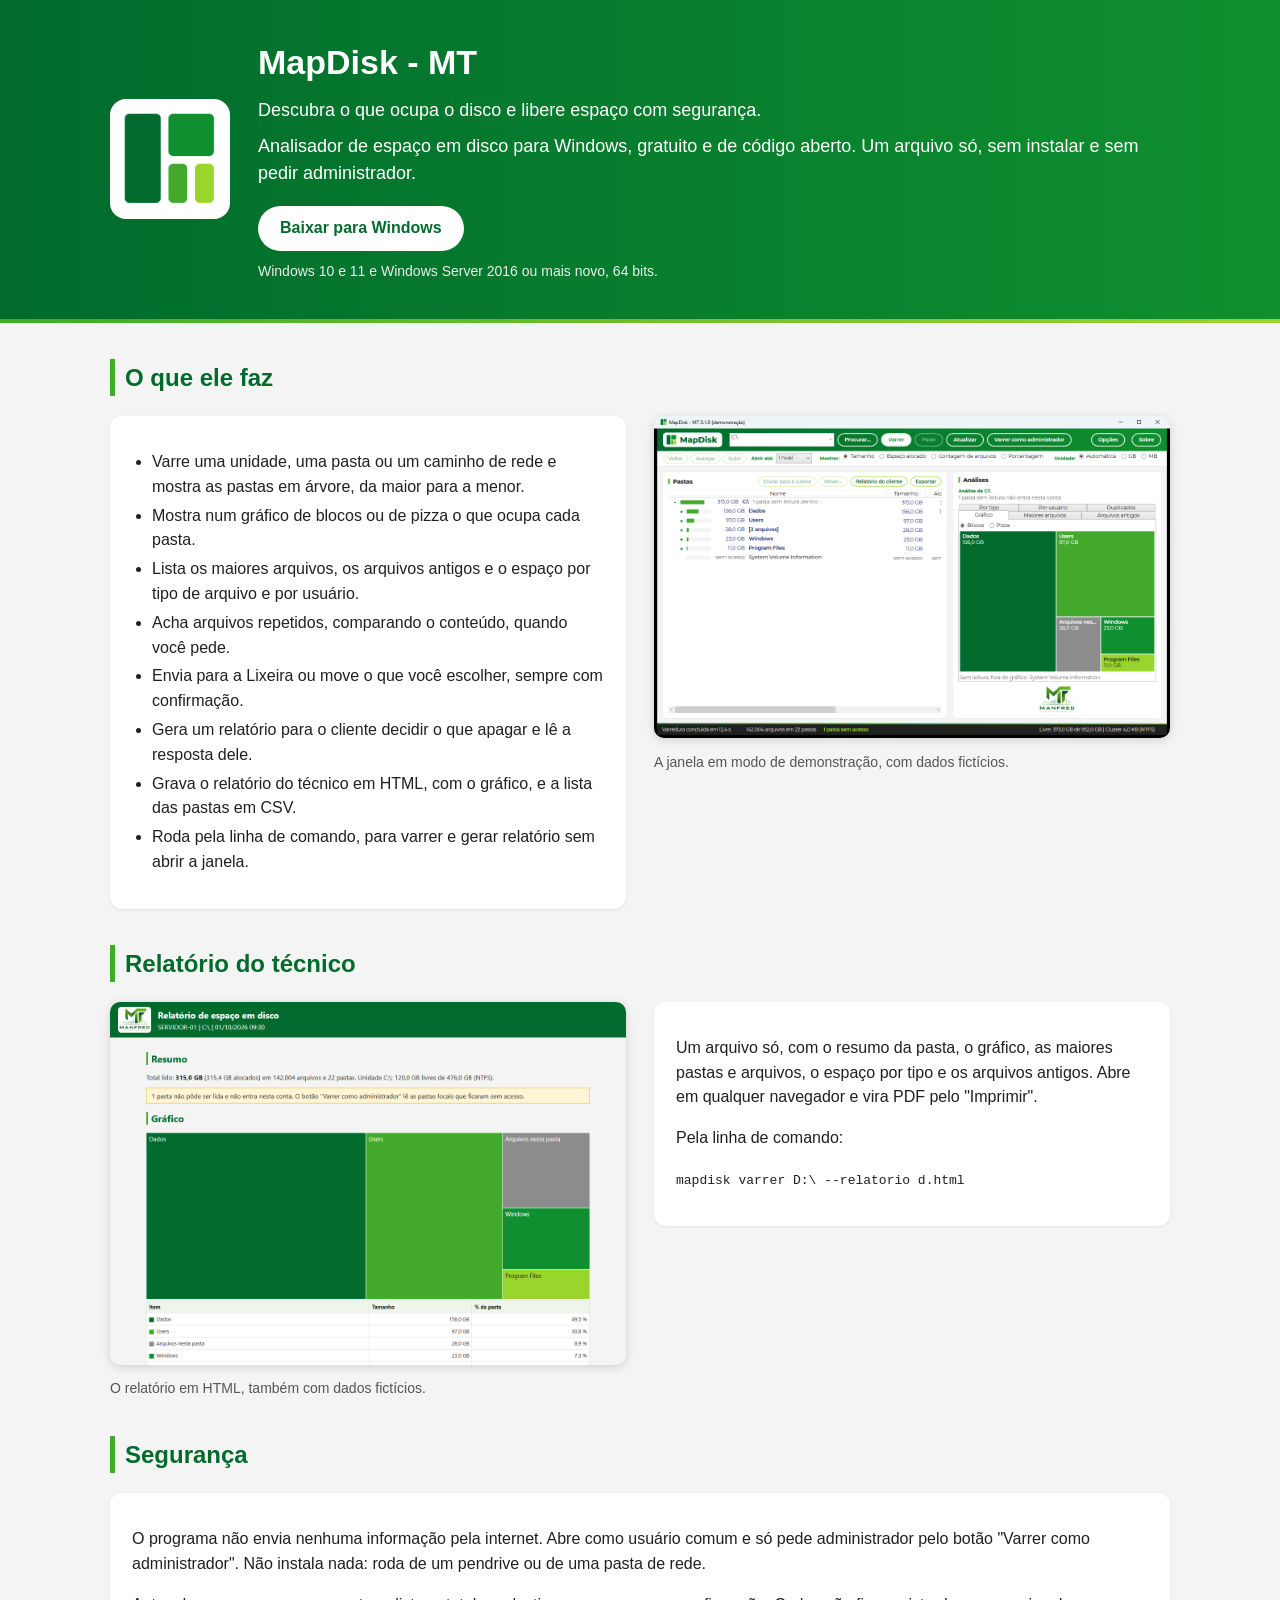
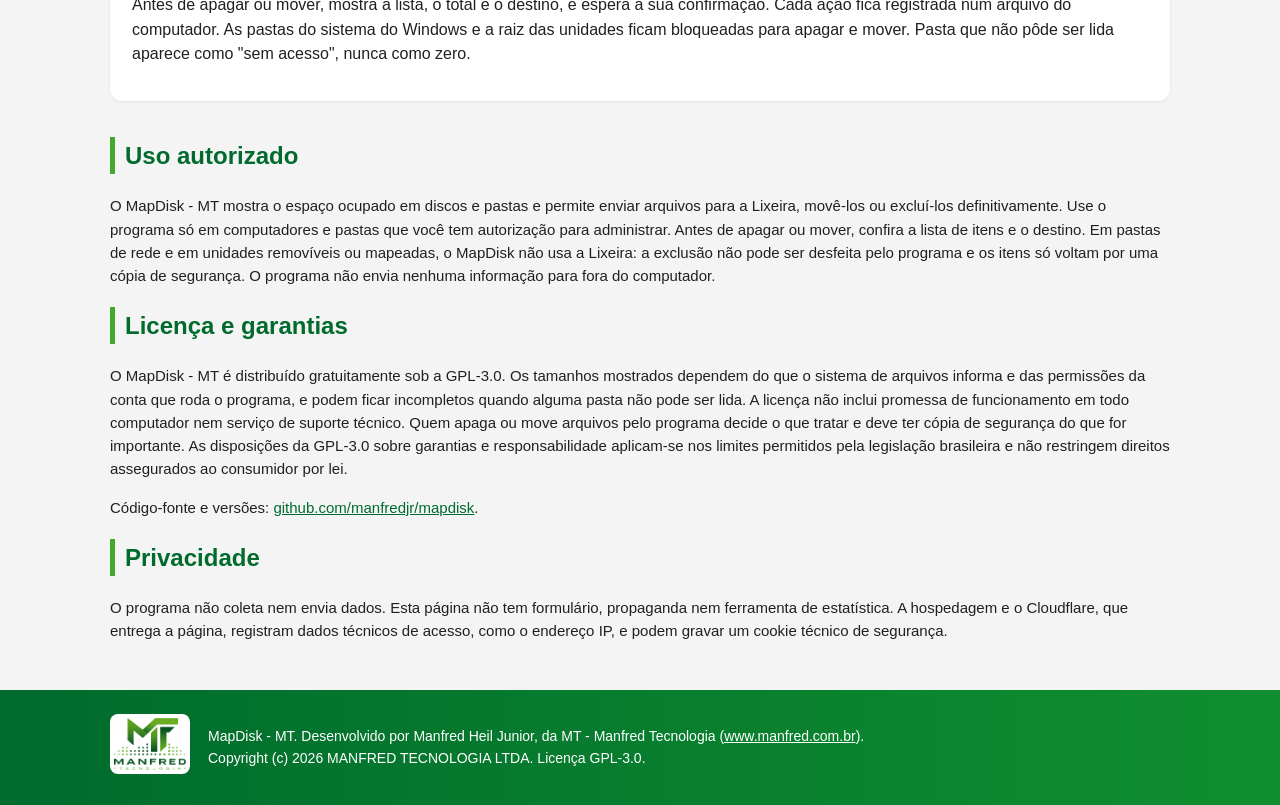
==== public/index.html @ 2e252548 "Cria a pagina do programa Pagina estatica para mapdisk.manfred.com.br, sem script e sem nada de fora" ====
<!doctype html>
<html lang="pt-BR">
<head>
<meta charset="utf-8">
<meta name="viewport" content="width=device-width, initial-scale=1">
<title>MapDisk - MT: onde está o espaço ocupado no disco</title>
<meta name="description" content="Analisador de espaço em disco para Windows, gratuito e de código aberto, da MT - Manfred Tecnologia.">
<link rel="icon" href="imagens/mapdisk.png">
<style>
:root{--verde-escuro:#006B2D;--verde:#0F8F2F;--verde-medio:#43A92C;--verde-claro:#9AD52B;--grafite:#202020;--cinza:#F4F4F4}
*{box-sizing:border-box}
body{margin:0;font-family:"Segoe UI",Arial,sans-serif;color:var(--grafite);background:var(--cinza);line-height:1.55}
a{color:var(--verde-escuro)}
.faixa{background:linear-gradient(90deg,var(--verde-escuro),var(--verde));color:#fff}
.conteudo{max-width:1100px;margin:0 auto;padding:0 20px}
header .conteudo{display:flex;gap:28px;align-items:center;padding-top:36px;padding-bottom:36px}
header img{background:#fff;border-radius:16px;padding:10px;flex:none}
header h1{margin:0;font-size:34px}
header p{margin:8px 0 0;font-size:18px}
.baixar{display:inline-block;margin-top:18px;background:#fff;color:var(--verde-escuro);font-weight:700;text-decoration:none;border-radius:24px;padding:10px 22px}
.baixar:hover{background:var(--verde-claro)}
.requisitos{font-size:14px;opacity:.9;margin-top:10px}
.linha{height:4px;background:linear-gradient(90deg,var(--verde-medio),var(--verde-claro))}
main section{margin:36px 0}
h2{color:var(--verde-escuro);border-left:5px solid var(--verde-medio);padding-left:10px;font-size:24px}
.colunas{display:grid;grid-template-columns:1fr 1fr;gap:28px;align-items:start}
.cartao{background:#fff;border-radius:12px;padding:18px 22px;box-shadow:0 1px 3px rgba(0,0,0,.08)}
.tela{width:100%;height:auto;border-radius:10px;box-shadow:0 2px 10px rgba(0,0,0,.15);background:#fff}
figure{margin:0}
figcaption{font-size:14px;color:#555;margin-top:6px}
ul{padding-left:20px}
li{margin:4px 0}
.aviso{font-size:15px}
footer{margin-top:48px;padding:24px 0;font-size:14px}
footer .conteudo{display:flex;gap:18px;align-items:center}
footer img{background:#fff;border-radius:8px;padding:4px;flex:none}
@media (max-width:600px){
header .conteudo{flex-direction:column;align-items:flex-start;padding-top:24px;padding-bottom:24px}
header h1{font-size:28px}
.colunas{grid-template-columns:1fr}
footer .conteudo{flex-direction:column;align-items:flex-start}
}
</style>
</head>
<body>
<header class="faixa">
<div class="conteudo">
<img src="imagens/mapdisk.png" alt="Símbolo do MapDisk - MT" width="120" height="120">
<div>
<h1>MapDisk - MT</h1>
<p>Descubra o que ocupa o disco e libere espaço com segurança.</p>
<p>Analisador de espaço em disco para Windows, gratuito e de código aberto. Um arquivo só, sem instalar e sem pedir administrador.</p>
<a class="baixar" href="https://github.com/manfredjr/mapdisk/releases/latest">Baixar para Windows</a>
<p class="requisitos">Windows 10 e 11 e Windows Server 2016 ou mais novo, 64 bits.</p>
</div>
</div>
</header>
<div class="linha"></div>

<main class="conteudo">
<section>
<h2>O que ele faz</h2>
<div class="colunas">
<div class="cartao">
<ul>
<li>Varre uma unidade, uma pasta ou um caminho de rede e mostra as pastas em árvore, da maior para a menor.</li>
<li>Mostra num gráfico de blocos ou de pizza o que ocupa cada pasta.</li>
<li>Lista os maiores arquivos, os arquivos antigos e o espaço por tipo de arquivo e por usuário.</li>
<li>Acha arquivos repetidos, comparando o conteúdo, quando você pede.</li>
<li>Envia para a Lixeira ou move o que você escolher, sempre com confirmação.</li>
<li>Gera um relatório para o cliente decidir o que apagar e lê a resposta dele.</li>
<li>Grava o relatório do técnico em HTML, com o gráfico, e a lista das pastas em CSV.</li>
<li>Roda pela linha de comando, para varrer e gerar relatório sem abrir a janela.</li>
</ul>
</div>
<figure>
<img class="tela" src="imagens/janela.png" alt="Janela do MapDisk com a árvore de pastas e o gráfico em blocos, em modo de demonstração" width="1280" height="800">
<figcaption>A janela em modo de demonstração, com dados fictícios.</figcaption>
</figure>
</div>
</section>

<section>
<h2>Relatório do técnico</h2>
<div class="colunas">
<figure>
<img class="tela" src="imagens/relatorio.png" alt="Relatório de espaço em disco com o resumo e o gráfico em blocos, gerado em modo de demonstração" width="1280" height="900">
<figcaption>O relatório em HTML, também com dados fictícios.</figcaption>
</figure>
<div class="cartao">
<p>Um arquivo só, com o resumo da pasta, o gráfico, as maiores pastas e arquivos, o espaço por tipo e os arquivos antigos. Abre em qualquer navegador e vira PDF pelo "Imprimir".</p>
<p>Pela linha de comando:</p>
<p><code>mapdisk varrer D:\ --relatorio d.html</code></p>
</div>
</div>
</section>

<section>
<h2>Segurança</h2>
<div class="cartao">
<p>O programa não envia nenhuma informação pela internet. Abre como usuário comum e só pede administrador pelo botão "Varrer como administrador". Não instala nada: roda de um pendrive ou de uma pasta de rede.</p>
<p>Antes de apagar ou mover, mostra a lista, o total e o destino, e espera a sua confirmação. Cada ação fica registrada num arquivo do computador. As pastas do sistema do Windows e a raiz das unidades ficam bloqueadas para apagar e mover. Pasta que não pôde ser lida aparece como "sem acesso", nunca como zero.</p>
</div>
</section>

<section class="aviso">
<h2>Uso autorizado</h2>
<p>O MapDisk - MT mostra o espaço ocupado em discos e pastas e permite enviar arquivos para a Lixeira, movê-los ou excluí-los definitivamente. Use o programa só em computadores e pastas que você tem autorização para administrar. Antes de apagar ou mover, confira a lista de itens e o destino. Em pastas de rede e em unidades removíveis ou mapeadas, o MapDisk não usa a Lixeira: a exclusão não pode ser desfeita pelo programa e os itens só voltam por uma cópia de segurança. O programa não envia nenhuma informação para fora do computador.</p>

<h2>Licença e garantias</h2>
<p>O MapDisk - MT é distribuído gratuitamente sob a GPL-3.0. Os tamanhos mostrados dependem do que o sistema de arquivos informa e das permissões da conta que roda o programa, e podem ficar incompletos quando alguma pasta não pode ser lida. A licença não inclui promessa de funcionamento em todo computador nem serviço de suporte técnico. Quem apaga ou move arquivos pelo programa decide o que tratar e deve ter cópia de segurança do que for importante. As disposições da GPL-3.0 sobre garantias e responsabilidade aplicam-se nos limites permitidos pela legislação brasileira e não restringem direitos assegurados ao consumidor por lei.</p>
<p>Código-fonte e versões: <a href="https://github.com/manfredjr/mapdisk">github.com/manfredjr/mapdisk</a>.</p>

<h2>Privacidade</h2>
<p>O programa não coleta nem envia dados. Esta página não tem formulário, propaganda nem ferramenta de estatística. A hospedagem e o Cloudflare, que entrega a página, registram dados técnicos de acesso, como o endereço IP, e podem gravar um cookie técnico de segurança.</p>
</section>
</main>

<footer class="faixa">
<div class="conteudo">
<a href="https://www.manfred.com.br"><img src="imagens/mt-logo.png" alt="MT - Manfred Tecnologia" width="80" height="60"></a>
<div>
MapDisk - MT. Desenvolvido por Manfred Heil Junior, da MT - Manfred Tecnologia (<a href="https://www.manfred.com.br" style="color:#fff">www.manfred.com.br</a>).<br>
Copyright (c) 2026 MANFRED TECNOLOGIA LTDA. Licença GPL-3.0.
</div>
</div>
</footer>
</body>
</html>
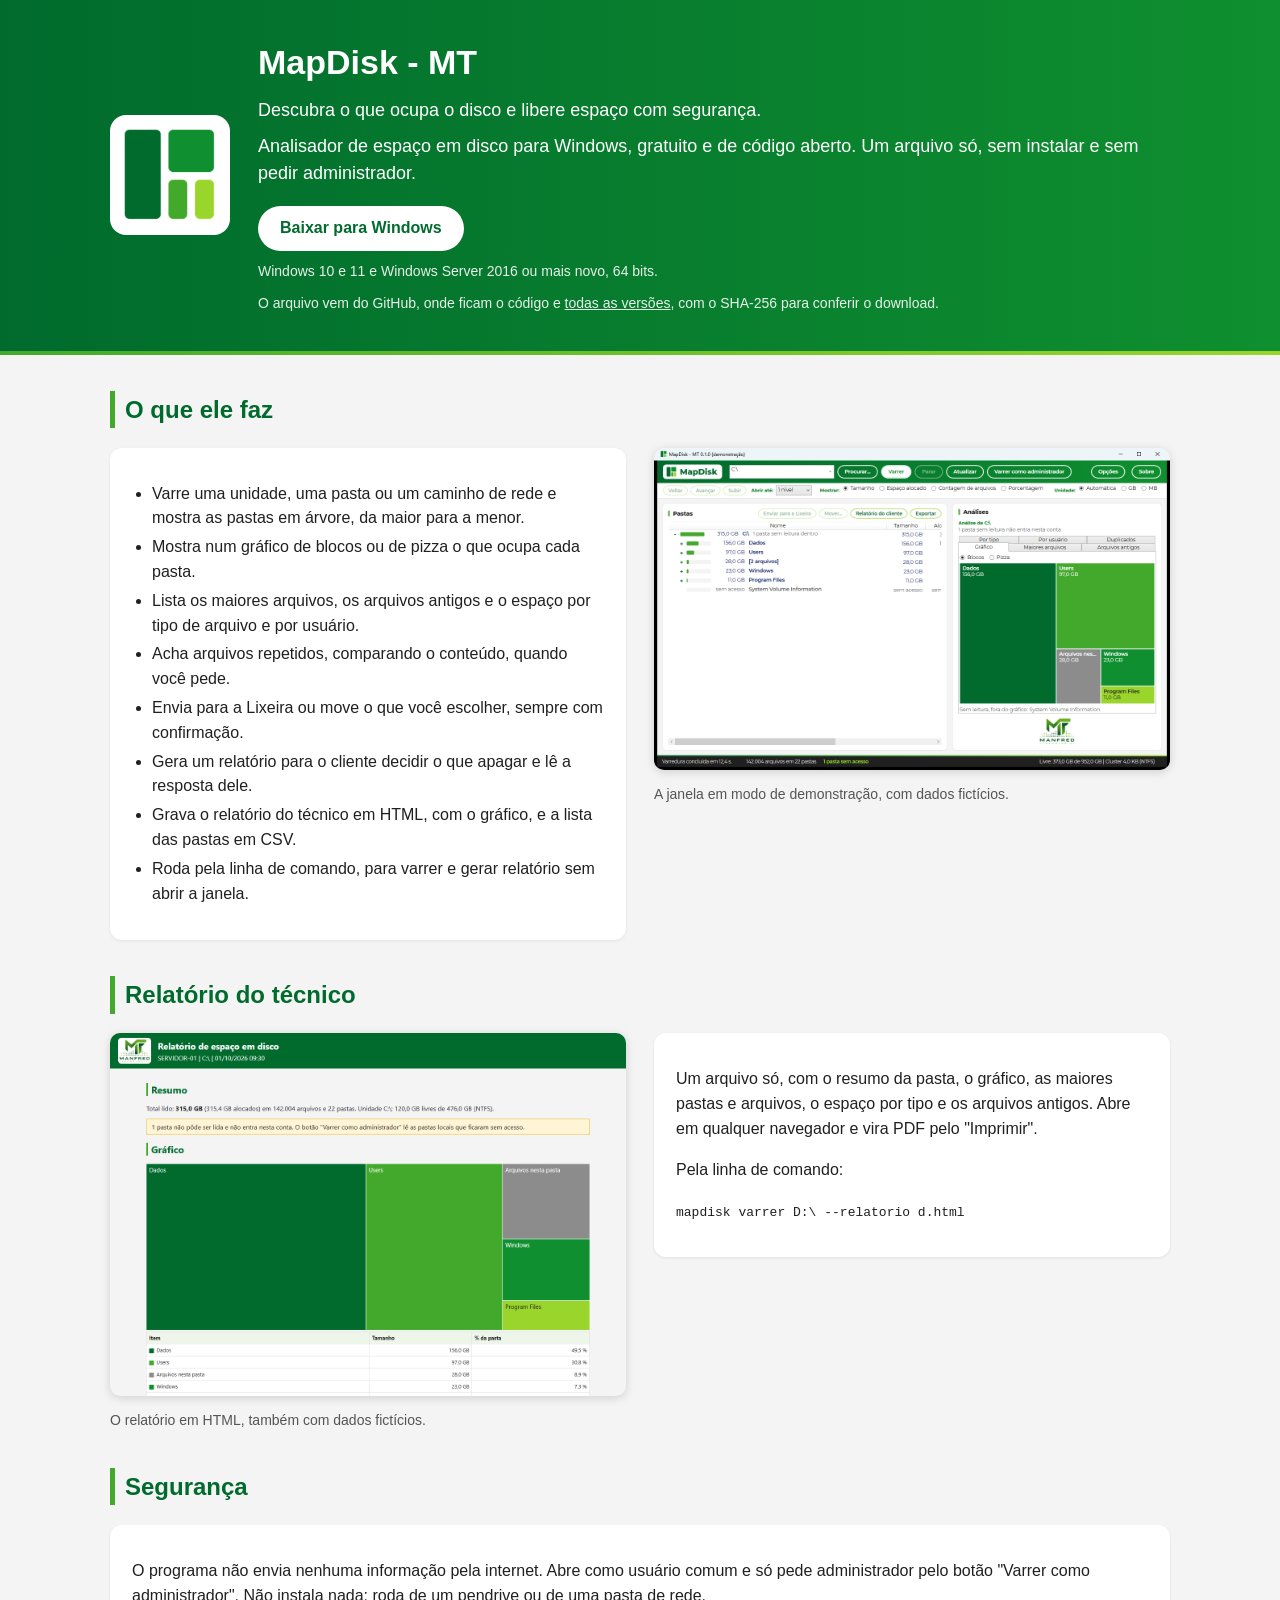
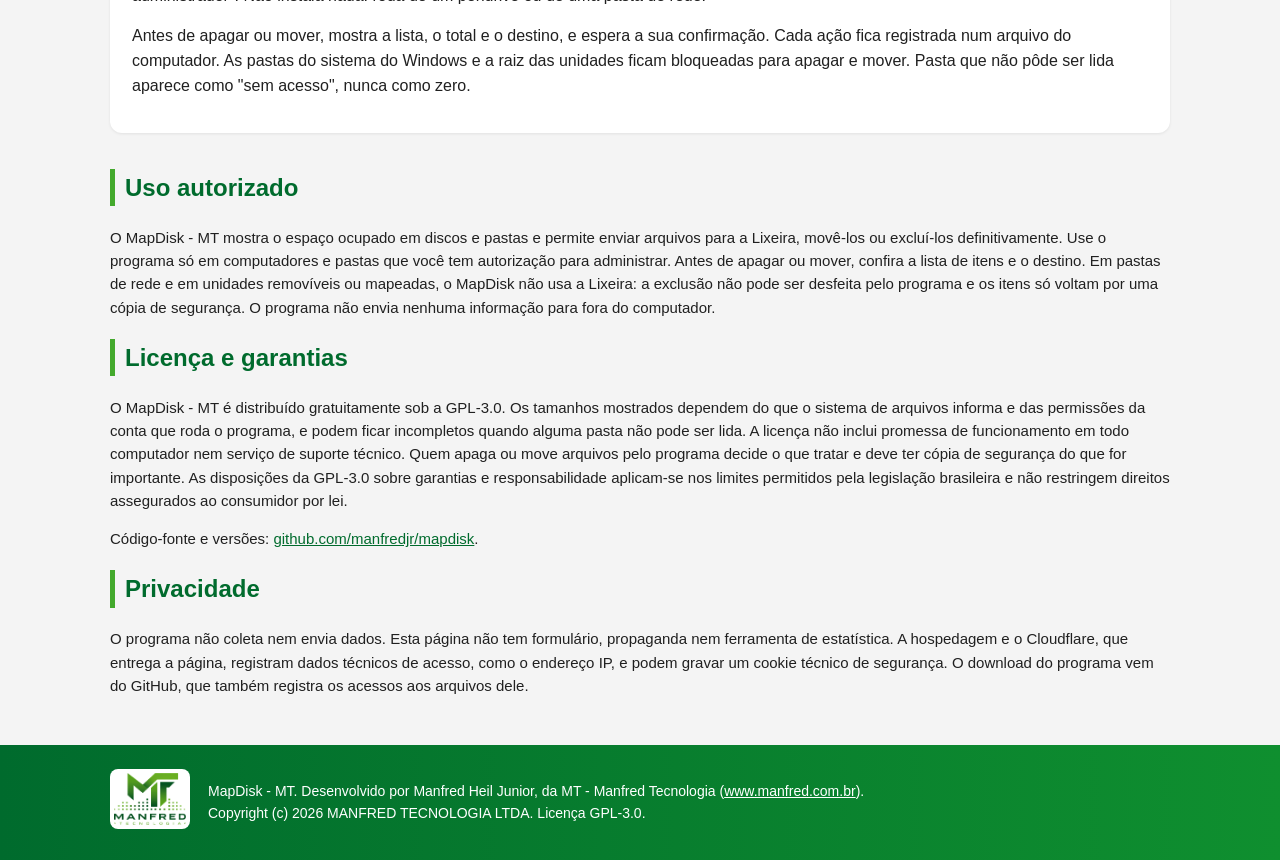
==== commit e734b885: "Baixa o programa direto pelo botao da pagina A pedido do Manfred, o botao Baixar para Windows aponta" ====
--- a/public/index.html
+++ b/public/index.html
@@ -50,8 +50,9 @@
 <h1>MapDisk - MT</h1>
 <p>Descubra o que ocupa o disco e libere espaço com segurança.</p>
 <p>Analisador de espaço em disco para Windows, gratuito e de código aberto. Um arquivo só, sem instalar e sem pedir administrador.</p>
-<a class="baixar" href="https://github.com/manfredjr/mapdisk/releases/latest">Baixar para Windows</a>
+<a class="baixar" href="https://github.com/manfredjr/mapdisk/releases/latest/download/mapdisk.exe">Baixar para Windows</a>
 <p class="requisitos">Windows 10 e 11 e Windows Server 2016 ou mais novo, 64 bits.</p>
+<p class="requisitos">O arquivo vem do GitHub, onde ficam o código e <a href="https://github.com/manfredjr/mapdisk/releases" style="color:#fff">todas as versões</a>, com o SHA-256 para conferir o download.</p>
 </div>
 </div>
 </header>
@@ -112,7 +113,7 @@
 <p>Código-fonte e versões: <a href="https://github.com/manfredjr/mapdisk">github.com/manfredjr/mapdisk</a>.</p>
 
 <h2>Privacidade</h2>
-<p>O programa não coleta nem envia dados. Esta página não tem formulário, propaganda nem ferramenta de estatística. A hospedagem e o Cloudflare, que entrega a página, registram dados técnicos de acesso, como o endereço IP, e podem gravar um cookie técnico de segurança.</p>
+<p>O programa não coleta nem envia dados. Esta página não tem formulário, propaganda nem ferramenta de estatística. A hospedagem e o Cloudflare, que entrega a página, registram dados técnicos de acesso, como o endereço IP, e podem gravar um cookie técnico de segurança. O download do programa vem do GitHub, que também registra os acessos aos arquivos dele.</p>
 </section>
 </main>
 
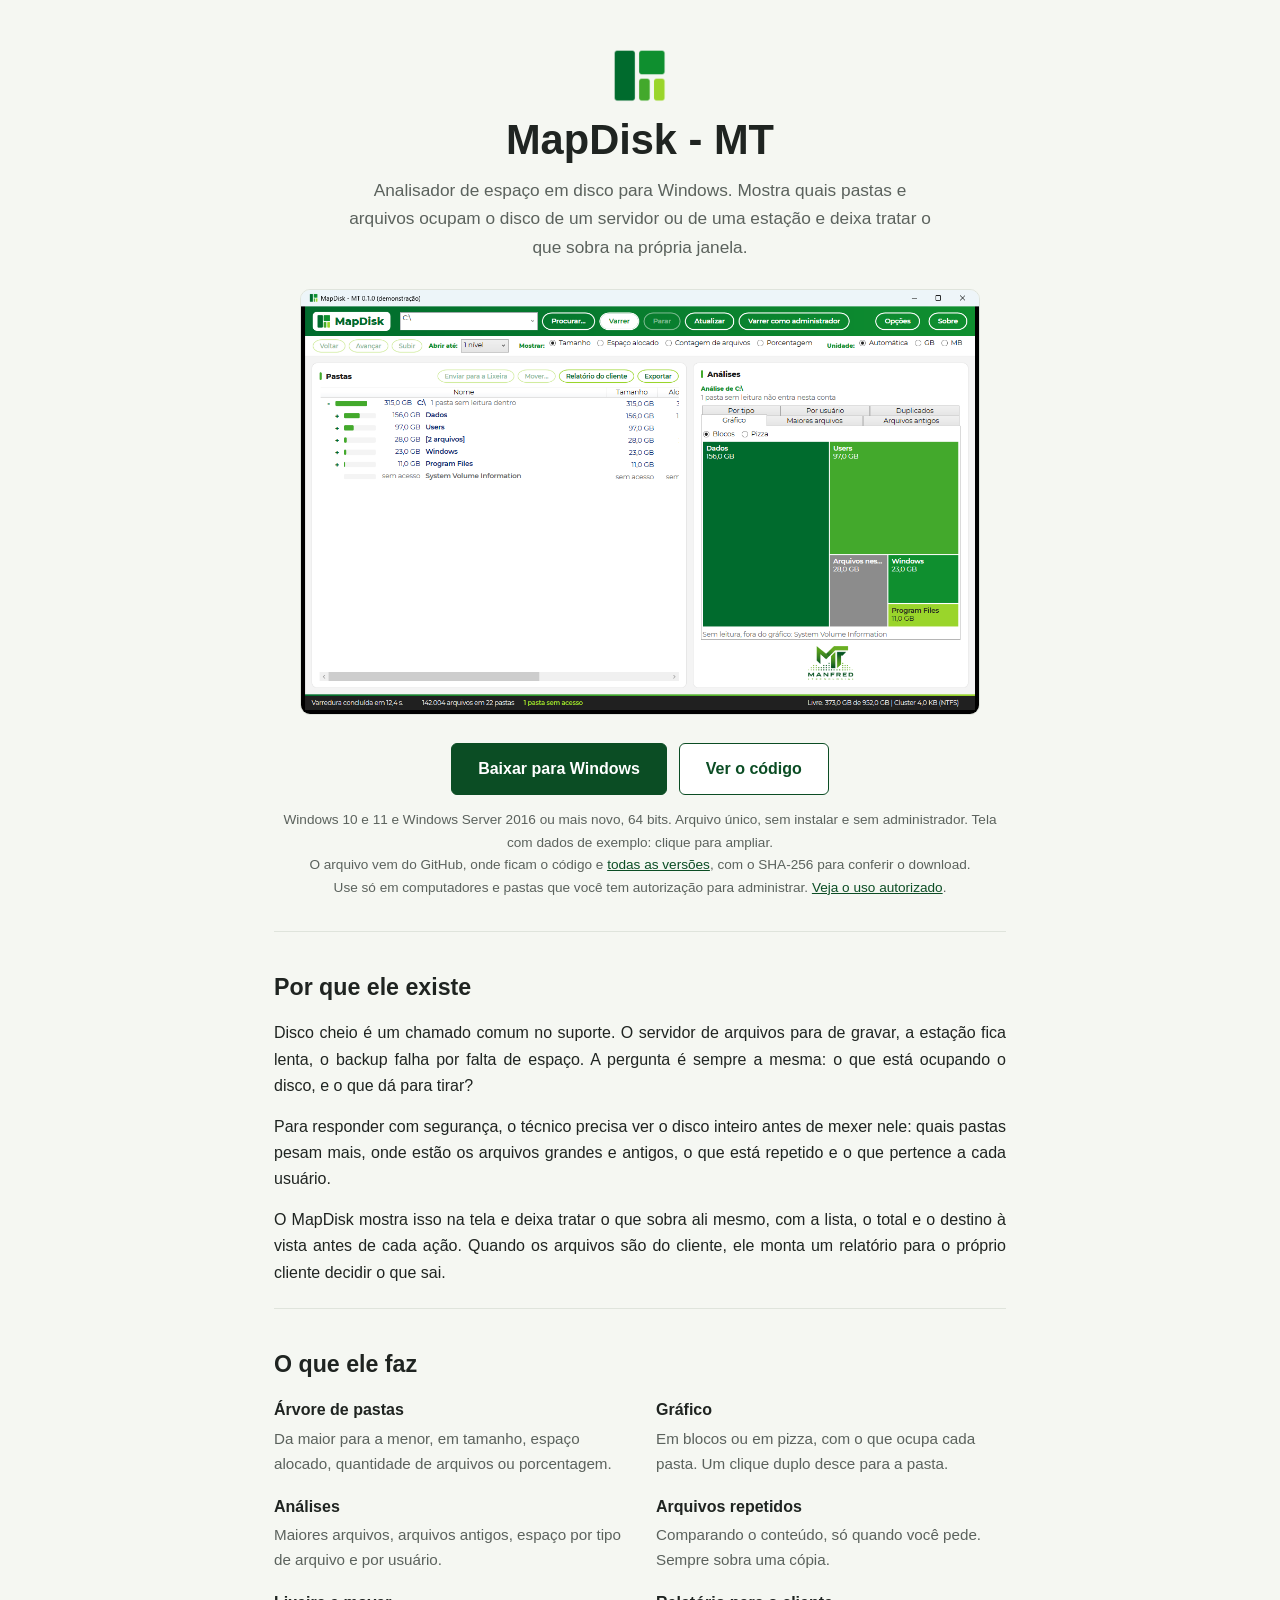
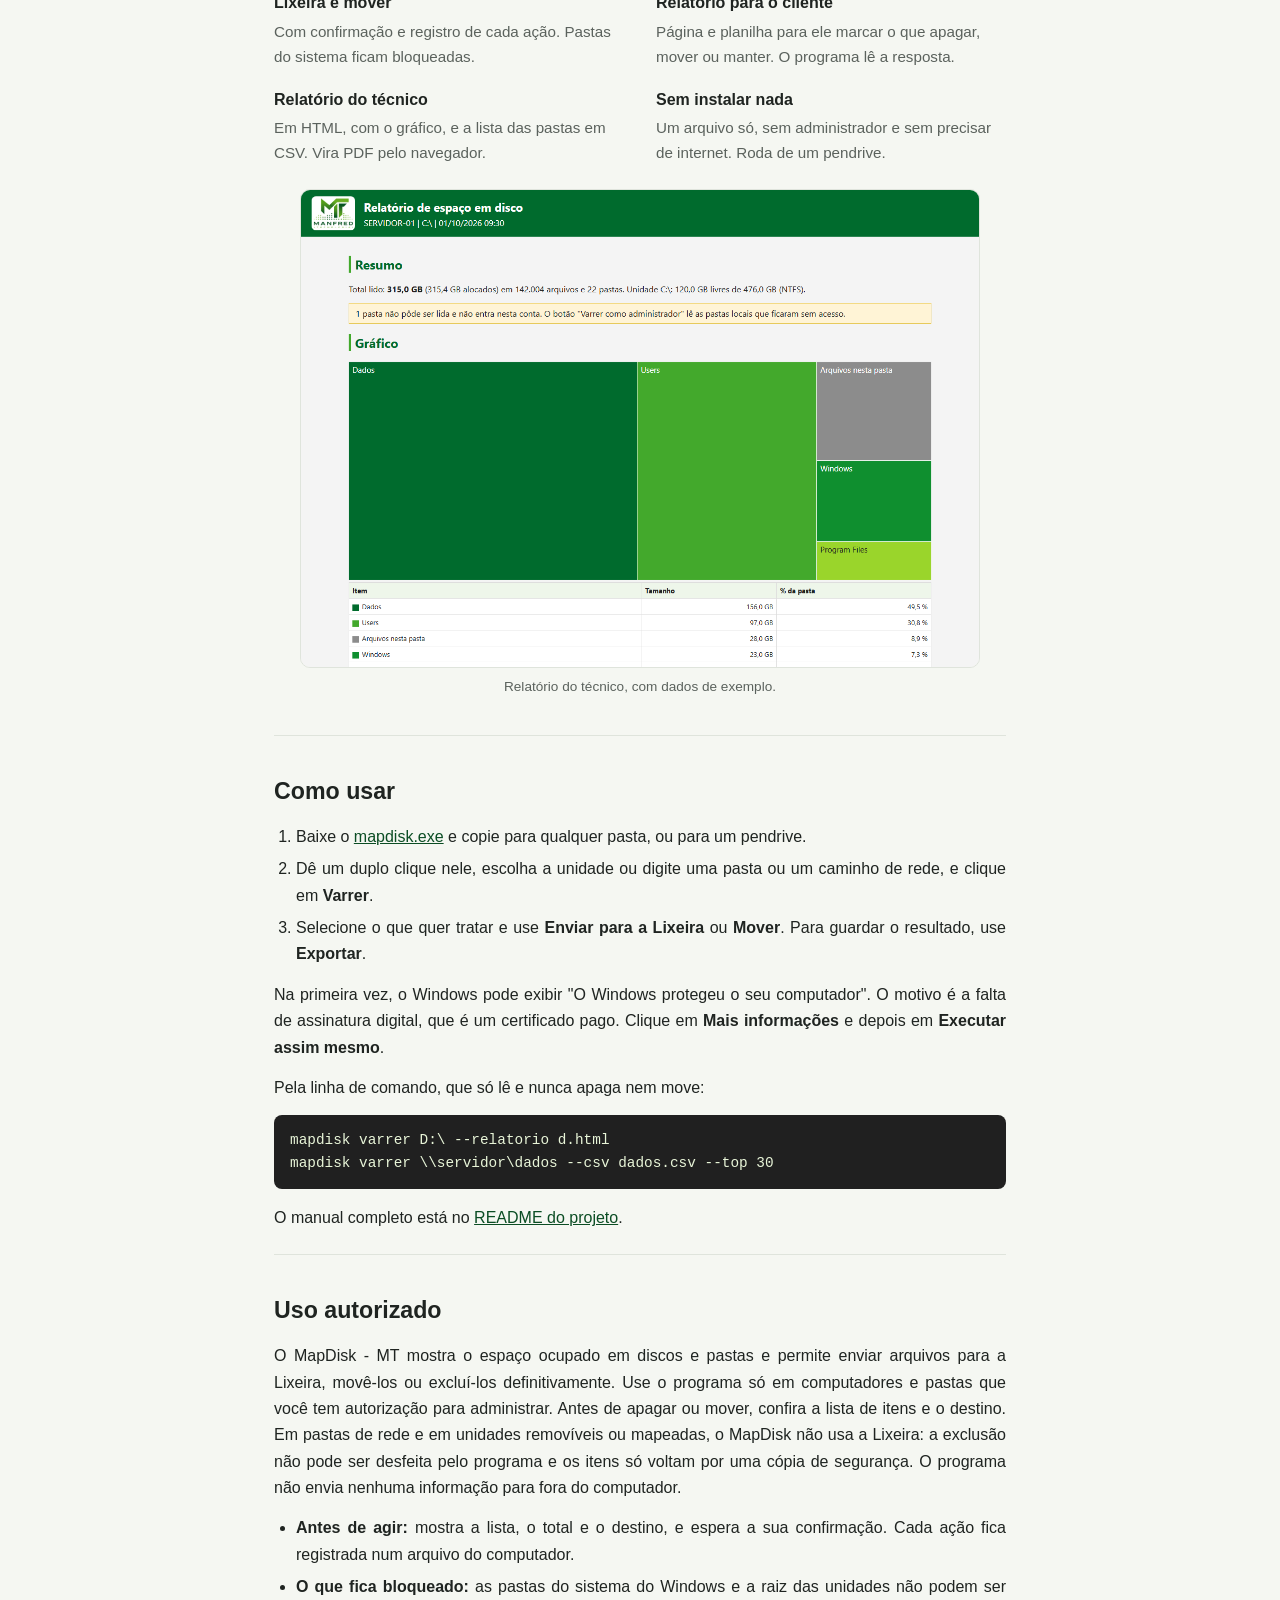
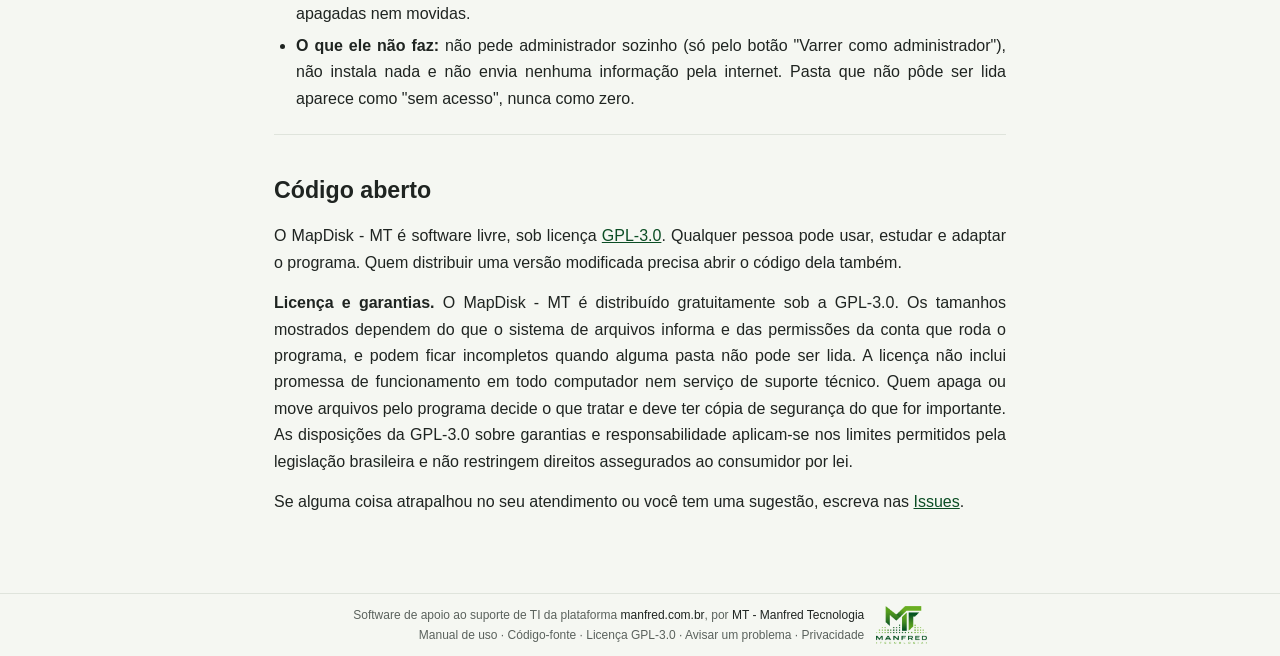
==== commit 5fba157a: "Passa a pagina para o padrao do MapNet A pedido do Manfred, a pagina segue o modelo de mapnet.manfre" ====
--- a/public/index.html
+++ b/public/index.html
@@ -1,130 +1,114 @@
-<!doctype html>
+<!DOCTYPE html>
 <html lang="pt-BR">
 <head>
 <meta charset="utf-8">
 <meta name="viewport" content="width=device-width, initial-scale=1">
-<title>MapDisk - MT: onde está o espaço ocupado no disco</title>
-<meta name="description" content="Analisador de espaço em disco para Windows, gratuito e de código aberto, da MT - Manfred Tecnologia.">
-<link rel="icon" href="imagens/mapdisk.png">
-<style>
-:root{--verde-escuro:#006B2D;--verde:#0F8F2F;--verde-medio:#43A92C;--verde-claro:#9AD52B;--grafite:#202020;--cinza:#F4F4F4}
-*{box-sizing:border-box}
-body{margin:0;font-family:"Segoe UI",Arial,sans-serif;color:var(--grafite);background:var(--cinza);line-height:1.55}
-a{color:var(--verde-escuro)}
-.faixa{background:linear-gradient(90deg,var(--verde-escuro),var(--verde));color:#fff}
-.conteudo{max-width:1100px;margin:0 auto;padding:0 20px}
-header .conteudo{display:flex;gap:28px;align-items:center;padding-top:36px;padding-bottom:36px}
-header img{background:#fff;border-radius:16px;padding:10px;flex:none}
-header h1{margin:0;font-size:34px}
-header p{margin:8px 0 0;font-size:18px}
-.baixar{display:inline-block;margin-top:18px;background:#fff;color:var(--verde-escuro);font-weight:700;text-decoration:none;border-radius:24px;padding:10px 22px}
-.baixar:hover{background:var(--verde-claro)}
-.requisitos{font-size:14px;opacity:.9;margin-top:10px}
-.linha{height:4px;background:linear-gradient(90deg,var(--verde-medio),var(--verde-claro))}
-main section{margin:36px 0}
-h2{color:var(--verde-escuro);border-left:5px solid var(--verde-medio);padding-left:10px;font-size:24px}
-.colunas{display:grid;grid-template-columns:1fr 1fr;gap:28px;align-items:start}
-.cartao{background:#fff;border-radius:12px;padding:18px 22px;box-shadow:0 1px 3px rgba(0,0,0,.08)}
-.tela{width:100%;height:auto;border-radius:10px;box-shadow:0 2px 10px rgba(0,0,0,.15);background:#fff}
-figure{margin:0}
-figcaption{font-size:14px;color:#555;margin-top:6px}
-ul{padding-left:20px}
-li{margin:4px 0}
-.aviso{font-size:15px}
-footer{margin-top:48px;padding:24px 0;font-size:14px}
-footer .conteudo{display:flex;gap:18px;align-items:center}
-footer img{background:#fff;border-radius:8px;padding:4px;flex:none}
-@media (max-width:600px){
-header .conteudo{flex-direction:column;align-items:flex-start;padding-top:24px;padding-bottom:24px}
-header h1{font-size:28px}
-.colunas{grid-template-columns:1fr}
-footer .conteudo{flex-direction:column;align-items:flex-start}
-}
-</style>
+<title>MapDisk - MT - onde está o espaço ocupado no disco</title>
+<meta name="description" content="Programa para Windows que mostra quais pastas e arquivos ocupam o disco e deixa enviar para a Lixeira ou mover o que sobra, com confirmação e registro. Arquivo único, sem instalar e sem administrador. Software livre, da MT - Manfred Tecnologia.">
+<link rel="icon" type="image/png" href="imagens/mapdisk.png">
+<meta property="og:title" content="MapDisk - MT - onde está o espaço ocupado no disco">
+<meta property="og:description" content="Mostra quais pastas e arquivos ocupam o disco, em servidores e estações Windows. Gratuito e de código aberto.">
+<meta property="og:type" content="website">
+<meta property="og:url" content="https://mapdisk.manfred.com.br/">
+<meta property="og:image" content="https://mapdisk.manfred.com.br/imagens/mapdisk.png">
+<link rel="canonical" href="https://mapdisk.manfred.com.br/">
+<link rel="stylesheet" href="css/site.css">
 </head>
 <body>
-<header class="faixa">
-<div class="conteudo">
-<img src="imagens/mapdisk.png" alt="Símbolo do MapDisk - MT" width="120" height="120">
-<div>
-<h1>MapDisk - MT</h1>
-<p>Descubra o que ocupa o disco e libere espaço com segurança.</p>
-<p>Analisador de espaço em disco para Windows, gratuito e de código aberto. Um arquivo só, sem instalar e sem pedir administrador.</p>
-<a class="baixar" href="https://github.com/manfredjr/mapdisk/releases/latest/download/mapdisk.exe">Baixar para Windows</a>
-<p class="requisitos">Windows 10 e 11 e Windows Server 2016 ou mais novo, 64 bits.</p>
-<p class="requisitos">O arquivo vem do GitHub, onde ficam o código e <a href="https://github.com/manfredjr/mapdisk/releases" style="color:#fff">todas as versões</a>, com o SHA-256 para conferir o download.</p>
-</div>
-</div>
+
+<main>
+
+<header class="topo">
+  <img class="topo__simbolo" src="imagens/mapdisk.png" alt="" width="56" height="56">
+  <h1>MapDisk - MT</h1>
+  <p class="topo__frase">Analisador de espaço em disco para Windows. Mostra quais pastas e arquivos ocupam o disco de um servidor ou de uma estação e deixa tratar o que sobra na própria janela.</p>
+  <figure class="tela">
+    <a href="imagens/janela.png" aria-label="Ampliar a tela do programa"><img src="imagens/janela.png" width="1280" height="800" alt="Janela do MapDisk - MT com a árvore de pastas e o gráfico em blocos, com dados de exemplo"></a>
+  </figure>
+  <div class="acoes">
+    <a class="btn btn--primario" href="https://github.com/manfredjr/mapdisk/releases/latest/download/mapdisk.exe">Baixar para Windows</a>
+    <a class="btn btn--secundario" href="https://github.com/manfredjr/mapdisk">Ver o código</a>
+  </div>
+  <p class="nota">Windows 10 e 11 e Windows Server 2016 ou mais novo, 64 bits. Arquivo único, sem instalar e sem administrador. Tela com dados de exemplo: clique para ampliar.</p>
+  <p class="nota">O arquivo vem do GitHub, onde ficam o código e <a href="https://github.com/manfredjr/mapdisk/releases">todas as versões</a>, com o SHA-256 para conferir o download.</p>
+  <p class="nota">Use só em computadores e pastas que você tem autorização para administrar. <a href="#uso-autorizado">Veja o uso autorizado</a>.</p>
 </header>
-<div class="linha"></div>
 
-<main class="conteudo">
 <section>
-<h2>O que ele faz</h2>
-<div class="colunas">
-<div class="cartao">
-<ul>
-<li>Varre uma unidade, uma pasta ou um caminho de rede e mostra as pastas em árvore, da maior para a menor.</li>
-<li>Mostra num gráfico de blocos ou de pizza o que ocupa cada pasta.</li>
-<li>Lista os maiores arquivos, os arquivos antigos e o espaço por tipo de arquivo e por usuário.</li>
-<li>Acha arquivos repetidos, comparando o conteúdo, quando você pede.</li>
-<li>Envia para a Lixeira ou move o que você escolher, sempre com confirmação.</li>
-<li>Gera um relatório para o cliente decidir o que apagar e lê a resposta dele.</li>
-<li>Grava o relatório do técnico em HTML, com o gráfico, e a lista das pastas em CSV.</li>
-<li>Roda pela linha de comando, para varrer e gerar relatório sem abrir a janela.</li>
-</ul>
-</div>
-<figure>
-<img class="tela" src="imagens/janela.png" alt="Janela do MapDisk com a árvore de pastas e o gráfico em blocos, em modo de demonstração" width="1280" height="800">
-<figcaption>A janela em modo de demonstração, com dados fictícios.</figcaption>
-</figure>
-</div>
+  <h2>Por que ele existe</h2>
+  <p>Disco cheio é um chamado comum no suporte. O servidor de arquivos para de gravar, a estação fica lenta, o backup falha por falta de espaço. A pergunta é sempre a mesma: o que está ocupando o disco, e o que dá para tirar?</p>
+  <p>Para responder com segurança, o técnico precisa ver o disco inteiro antes de mexer nele: quais pastas pesam mais, onde estão os arquivos grandes e antigos, o que está repetido e o que pertence a cada usuário.</p>
+  <p>O MapDisk mostra isso na tela e deixa tratar o que sobra ali mesmo, com a lista, o total e o destino à vista antes de cada ação. Quando os arquivos são do cliente, ele monta um relatório para o próprio cliente decidir o que sai.</p>
 </section>
 
 <section>
-<h2>Relatório do técnico</h2>
-<div class="colunas">
-<figure>
-<img class="tela" src="imagens/relatorio.png" alt="Relatório de espaço em disco com o resumo e o gráfico em blocos, gerado em modo de demonstração" width="1280" height="900">
-<figcaption>O relatório em HTML, também com dados fictícios.</figcaption>
-</figure>
-<div class="cartao">
-<p>Um arquivo só, com o resumo da pasta, o gráfico, as maiores pastas e arquivos, o espaço por tipo e os arquivos antigos. Abre em qualquer navegador e vira PDF pelo "Imprimir".</p>
-<p>Pela linha de comando:</p>
-<p><code>mapdisk varrer D:\ --relatorio d.html</code></p>
-</div>
-</div>
+  <h2>O que ele faz</h2>
+  <div class="itens">
+    <div><h3>Árvore de pastas</h3><p>Da maior para a menor, em tamanho, espaço alocado, quantidade de arquivos ou porcentagem.</p></div>
+    <div><h3>Gráfico</h3><p>Em blocos ou em pizza, com o que ocupa cada pasta. Um clique duplo desce para a pasta.</p></div>
+    <div><h3>Análises</h3><p>Maiores arquivos, arquivos antigos, espaço por tipo de arquivo e por usuário.</p></div>
+    <div><h3>Arquivos repetidos</h3><p>Comparando o conteúdo, só quando você pede. Sempre sobra uma cópia.</p></div>
+    <div><h3>Lixeira e mover</h3><p>Com confirmação e registro de cada ação. Pastas do sistema ficam bloqueadas.</p></div>
+    <div><h3>Relatório para o cliente</h3><p>Página e planilha para ele marcar o que apagar, mover ou manter. O programa lê a resposta.</p></div>
+    <div><h3>Relatório do técnico</h3><p>Em HTML, com o gráfico, e a lista das pastas em CSV. Vira PDF pelo navegador.</p></div>
+    <div><h3>Sem instalar nada</h3><p>Um arquivo só, sem administrador e sem precisar de internet. Roda de um pendrive.</p></div>
+  </div>
+  <figure class="tela">
+    <a href="imagens/relatorio.png" aria-label="Ampliar o relatório do técnico"><img src="imagens/relatorio.png" width="1280" height="900" alt="Relatório de espaço em disco com o resumo e o gráfico em blocos, com dados de exemplo"></a>
+    <figcaption>Relatório do técnico, com dados de exemplo.</figcaption>
+  </figure>
 </section>
 
 <section>
-<h2>Segurança</h2>
-<div class="cartao">
-<p>O programa não envia nenhuma informação pela internet. Abre como usuário comum e só pede administrador pelo botão "Varrer como administrador". Não instala nada: roda de um pendrive ou de uma pasta de rede.</p>
-<p>Antes de apagar ou mover, mostra a lista, o total e o destino, e espera a sua confirmação. Cada ação fica registrada num arquivo do computador. As pastas do sistema do Windows e a raiz das unidades ficam bloqueadas para apagar e mover. Pasta que não pôde ser lida aparece como "sem acesso", nunca como zero.</p>
-</div>
+  <h2>Como usar</h2>
+  <ol>
+    <li>Baixe o <a href="https://github.com/manfredjr/mapdisk/releases/latest/download/mapdisk.exe">mapdisk.exe</a> e copie para qualquer pasta, ou para um pendrive.</li>
+    <li>Dê um duplo clique nele, escolha a unidade ou digite uma pasta ou um caminho de rede, e clique em <strong>Varrer</strong>.</li>
+    <li>Selecione o que quer tratar e use <strong>Enviar para a Lixeira</strong> ou <strong>Mover</strong>. Para guardar o resultado, use <strong>Exportar</strong>.</li>
+  </ol>
+  <p>Na primeira vez, o Windows pode exibir "O Windows protegeu o seu computador". O motivo é a falta de assinatura digital, que é um certificado pago. Clique em <strong>Mais informações</strong> e depois em <strong>Executar assim mesmo</strong>.</p>
+  <p>Pela linha de comando, que só lê e nunca apaga nem move:</p>
+  <pre>mapdisk varrer D:\ --relatorio d.html
+mapdisk varrer \\servidor\dados --csv dados.csv --top 30</pre>
+  <p>O manual completo está no <a href="https://github.com/manfredjr/mapdisk#readme">README do projeto</a>.</p>
 </section>
 
-<section class="aviso">
-<h2>Uso autorizado</h2>
-<p>O MapDisk - MT mostra o espaço ocupado em discos e pastas e permite enviar arquivos para a Lixeira, movê-los ou excluí-los definitivamente. Use o programa só em computadores e pastas que você tem autorização para administrar. Antes de apagar ou mover, confira a lista de itens e o destino. Em pastas de rede e em unidades removíveis ou mapeadas, o MapDisk não usa a Lixeira: a exclusão não pode ser desfeita pelo programa e os itens só voltam por uma cópia de segurança. O programa não envia nenhuma informação para fora do computador.</p>
+<section id="uso-autorizado">
+  <h2>Uso autorizado</h2>
+  <p>O MapDisk - MT mostra o espaço ocupado em discos e pastas e permite enviar arquivos para a Lixeira, movê-los ou excluí-los definitivamente. Use o programa só em computadores e pastas que você tem autorização para administrar. Antes de apagar ou mover, confira a lista de itens e o destino. Em pastas de rede e em unidades removíveis ou mapeadas, o MapDisk não usa a Lixeira: a exclusão não pode ser desfeita pelo programa e os itens só voltam por uma cópia de segurança. O programa não envia nenhuma informação para fora do computador.</p>
+  <ul>
+    <li><strong>Antes de agir:</strong> mostra a lista, o total e o destino, e espera a sua confirmação. Cada ação fica registrada num arquivo do computador.</li>
+    <li><strong>O que fica bloqueado:</strong> as pastas do sistema do Windows e a raiz das unidades não podem ser apagadas nem movidas.</li>
+    <li><strong>O que ele não faz:</strong> não pede administrador sozinho (só pelo botão "Varrer como administrador"), não instala nada e não envia nenhuma informação pela internet. Pasta que não pôde ser lida aparece como "sem acesso", nunca como zero.</li>
+  </ul>
+</section>
 
-<h2>Licença e garantias</h2>
-<p>O MapDisk - MT é distribuído gratuitamente sob a GPL-3.0. Os tamanhos mostrados dependem do que o sistema de arquivos informa e das permissões da conta que roda o programa, e podem ficar incompletos quando alguma pasta não pode ser lida. A licença não inclui promessa de funcionamento em todo computador nem serviço de suporte técnico. Quem apaga ou move arquivos pelo programa decide o que tratar e deve ter cópia de segurança do que for importante. As disposições da GPL-3.0 sobre garantias e responsabilidade aplicam-se nos limites permitidos pela legislação brasileira e não restringem direitos assegurados ao consumidor por lei.</p>
-<p>Código-fonte e versões: <a href="https://github.com/manfredjr/mapdisk">github.com/manfredjr/mapdisk</a>.</p>
+<section>
+  <h2>Código aberto</h2>
+  <p>O MapDisk - MT é software livre, sob licença <a href="https://github.com/manfredjr/mapdisk/blob/main/LICENSE">GPL-3.0</a>. Qualquer pessoa pode usar, estudar e adaptar o programa. Quem distribuir uma versão modificada precisa abrir o código dela também.</p>
+  <p><strong>Licença e garantias.</strong> O MapDisk - MT é distribuído gratuitamente sob a GPL-3.0. Os tamanhos mostrados dependem do que o sistema de arquivos informa e das permissões da conta que roda o programa, e podem ficar incompletos quando alguma pasta não pode ser lida. A licença não inclui promessa de funcionamento em todo computador nem serviço de suporte técnico. Quem apaga ou move arquivos pelo programa decide o que tratar e deve ter cópia de segurança do que for importante. As disposições da GPL-3.0 sobre garantias e responsabilidade aplicam-se nos limites permitidos pela legislação brasileira e não restringem direitos assegurados ao consumidor por lei.</p>
+  <p>Se alguma coisa atrapalhou no seu atendimento ou você tem uma sugestão, escreva nas <a href="https://github.com/manfredjr/mapdisk/issues">Issues</a>.</p>
+</section>
 
-<h2>Privacidade</h2>
-<p>O programa não coleta nem envia dados. Esta página não tem formulário, propaganda nem ferramenta de estatística. A hospedagem e o Cloudflare, que entrega a página, registram dados técnicos de acesso, como o endereço IP, e podem gravar um cookie técnico de segurança. O download do programa vem do GitHub, que também registra os acessos aos arquivos dele.</p>
-</section>
 </main>
 
-<footer class="faixa">
-<div class="conteudo">
-<a href="https://www.manfred.com.br"><img src="imagens/mt-logo.png" alt="MT - Manfred Tecnologia" width="80" height="60"></a>
-<div>
-MapDisk - MT. Desenvolvido por Manfred Heil Junior, da MT - Manfred Tecnologia (<a href="https://www.manfred.com.br" style="color:#fff">www.manfred.com.br</a>).<br>
-Copyright (c) 2026 MANFRED TECNOLOGIA LTDA. Licença GPL-3.0.
-</div>
-</div>
+<footer class="rodape">
+  <div class="rodape__base">
+    <div class="rodape__credito">
+      <p>Software de apoio ao suporte de TI da plataforma <a href="https://www.manfred.com.br" target="_blank" rel="noopener"><strong>manfred.com.br</strong></a>, por <a href="https://www.manfred.com.br" target="_blank" rel="noopener"><strong>MT - Manfred Tecnologia</strong></a></p>
+      <p>
+        <a href="https://github.com/manfredjr/mapdisk#readme">Manual de uso</a> &middot;
+        <a href="https://github.com/manfredjr/mapdisk">Código-fonte</a> &middot;
+        <a href="https://github.com/manfredjr/mapdisk/blob/main/LICENSE">Licença GPL-3.0</a> &middot;
+        <a href="https://github.com/manfredjr/mapdisk/issues">Avisar um problema</a> &middot;
+        <a href="privacidade.html">Privacidade</a>
+      </p>
+    </div>
+    <a class="rodape__selo" href="https://www.manfred.com.br" target="_blank" rel="noopener" aria-label="MT - Manfred Tecnologia">
+      <img src="imagens/mt-logo.png" alt="MT - Manfred Tecnologia" width="85" height="64" loading="lazy">
+    </a>
+  </div>
 </footer>
+
 </body>
 </html>
--- a/public/css/site.css
+++ b/public/css/site.css
@@ -0,0 +1,69 @@
+/* Estilo do site do MapDisk - MT, no mesmo padrão dos outros produtos da MT (MapNet, CronoAula):
+   coluna única e estreita, texto curto, superfícies planas. Sem script: a tela amplia por link. */
+:root {
+  --verde-escuro: #0b4d24;
+  --verde: #0F8F2F;
+  --verde-claro: #9AD52B;
+  --fundo: #f5f7f2;
+  --texto: #1f2421;
+  --suave: #5b625d;
+  --borda: #dfe4dc;
+  --grafite: #202020;
+  --branco: #ffffff;
+}
+*, *::before, *::after { box-sizing: border-box; margin: 0; padding: 0; }
+body {
+  font-family: -apple-system, BlinkMacSystemFont, "Segoe UI", Roboto, Arial, sans-serif;
+  font-size: 16px; line-height: 1.65; color: var(--texto); background: var(--fundo);
+  display: flex; flex-direction: column; min-height: 100vh;
+}
+main { flex: 1; width: 100%; max-width: 780px; margin: 0 auto; padding: 0 24px 56px; }
+img { max-width: 100%; display: block; height: auto; }
+a { color: var(--verde-escuro); }
+
+/* Topo */
+.topo { text-align: center; padding: 48px 0 32px; border-bottom: 1px solid var(--borda); }
+.topo__simbolo { width: 56px; height: 56px; margin: 0 auto 12px; }
+.topo h1 { font-size: 2.6rem; font-weight: 800; line-height: 1.15; margin-bottom: 12px; }
+.topo__frase { color: var(--suave); font-size: 1.08rem; max-width: 34em; margin: 0 auto 28px; }
+.tela { margin: 0 auto 28px; max-width: 680px; }
+.tela a { display: block; cursor: zoom-in; }
+.tela img { width: 100%; border-radius: 10px; border: 1px solid var(--borda); }
+.tela figcaption { font-size: 0.85rem; color: var(--suave); margin-top: 8px; text-align: center; }
+.acoes { display: flex; justify-content: center; flex-wrap: wrap; gap: 12px; margin-bottom: 14px; }
+.btn { display: inline-block; padding: 12px 26px; border-radius: 6px; font-weight: 600; text-decoration: none; border: 1px solid var(--verde-escuro); }
+.btn--primario { background: var(--verde-escuro); color: var(--branco); }
+.btn--primario:hover { background: var(--verde); border-color: var(--verde); }
+.btn--secundario { color: var(--verde-escuro); background: var(--branco); }
+.btn--secundario:hover { background: var(--fundo); }
+.nota { font-size: 0.85rem; color: var(--suave); }
+
+/* Seções */
+section { padding: 36px 0 8px; border-bottom: 1px solid var(--borda); }
+section:last-of-type { border-bottom: 0; }
+h2 { font-size: 1.45rem; font-weight: 700; margin-bottom: 14px; }
+section p { margin-bottom: 14px; }
+/* Texto corrido justificado, com hifenização pelo idioma da página (lang="pt-BR").
+   O topo e o rodapé continuam centralizados. */
+section p, section li { text-align: justify; hyphens: auto; -webkit-hyphens: auto; }
+section .tela figcaption { text-align: center; }
+.itens { display: grid; grid-template-columns: repeat(2, 1fr); gap: 18px 32px; margin-bottom: 24px; }
+@media (max-width: 640px) { .itens { grid-template-columns: 1fr; } .topo h1 { font-size: 2.1rem; } }
+.itens h3 { font-size: 1rem; font-weight: 700; margin-bottom: 2px; }
+.itens p { color: var(--suave); font-size: 0.95rem; margin: 0; text-align: left; }
+ol, ul { padding-left: 22px; margin-bottom: 14px; }
+li { margin-bottom: 6px; }
+pre { background: var(--grafite); color: #e8f5d8; border-radius: 8px; padding: 14px 16px; overflow-x: auto; margin-bottom: 16px; font: 0.9rem/1.6 Consolas, "Courier New", monospace; }
+
+/* Rodapé: fundo da página, linha fina em cima, letra pequena na cor apagada e o logo da MT ao lado */
+.rodape { border-top: 1px solid var(--borda); color: var(--suave); }
+.rodape a { color: var(--suave); text-decoration: none; }
+.rodape a:hover { text-decoration: underline; }
+.rodape__base { padding: 12px 16px; font-size: 0.75rem; display: flex; align-items: center; justify-content: center; gap: 12px; flex-wrap: wrap; max-width: 780px; margin: 0 auto; }
+.rodape__credito { text-align: right; line-height: 1.5; }
+.rodape__credito p + p { margin-top: 2px; }
+.rodape__credito strong { color: var(--texto); font-weight: 500; }
+/* O logo tem a altura das duas linhas do crédito: 2 x 1.5em mais 2px entre elas. */
+.rodape__selo { display: flex; align-items: center; }
+.rodape__selo img { height: calc(3em + 2px); width: auto; }
+@media (max-width: 600px) { .rodape__credito { text-align: center; } .rodape__selo { order: -1; } }
